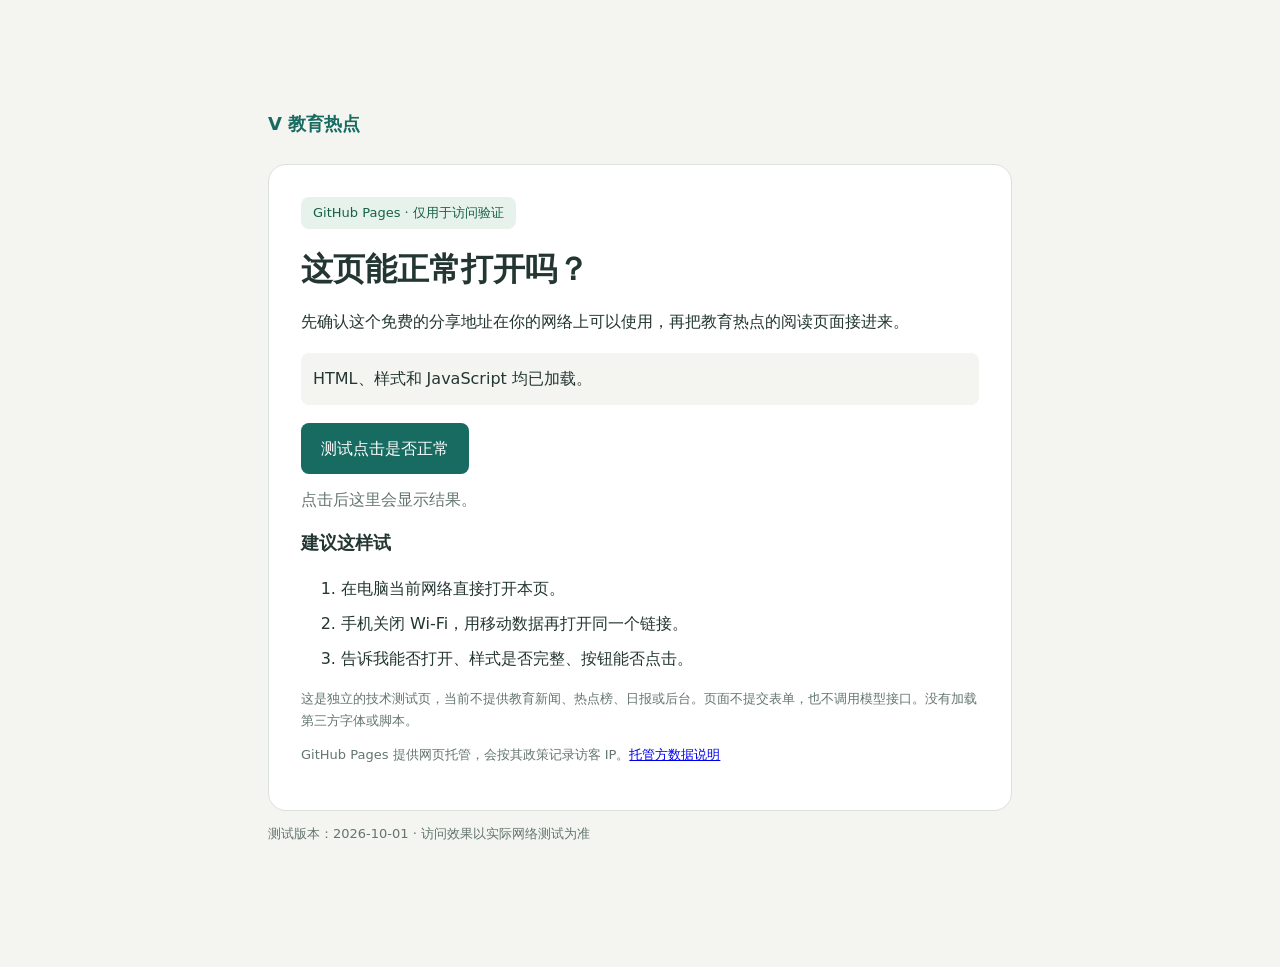
==== index.html @ 20e1cf1d "Add public connectivity test page" ====
<!doctype html>
<html lang="zh-CN"><head><meta charset="utf-8"><meta name="viewport" content="width=device-width,initial-scale=1"><title>V 教育热点 · GitHub 访问测试</title><style>
*{box-sizing:border-box}body{margin:0;background:#f4f5f1;color:#233632;font:16px/1.7 system-ui,-apple-system,"PingFang SC",sans-serif}.wrap{max-width:800px;margin:9vh auto;padding:28px}.brand{font-size:18px;font-weight:700;color:#176b60}.card{background:white;border:1px solid #dae2db;border-radius:18px;padding:32px;margin-top:24px}h1{font-size:32px;line-height:1.3;margin:0 0 18px}h2{font-size:18px}p{margin:12px 0}.muted{color:#64756f}.tag{display:inline-block;background:#e8f2ec;color:#166146;padding:5px 12px;border-radius:8px;font-size:13px;margin-bottom:20px}button{border:0;border-radius:8px;background:#176b60;color:white;padding:12px 20px;font:inherit;cursor:pointer}button:focus-visible{outline:3px solid #f1b44b;outline-offset:3px}.status{padding:12px;background:#f4f5f1;border-radius:8px;margin:18px 0}.foot{font-size:13px;color:#64756f}li{margin:8px 0}@media(max-width:600px){.wrap{margin:3vh auto;padding:20px}.card{padding:24px}h1{font-size:26px}}
</style></head><body><main class="wrap"><div class="brand">V 教育热点</div><section class="card"><span class="tag">GitHub Pages · 仅用于访问验证</span><h1>这页能正常打开吗？</h1><p>先确认这个免费的分享地址在你的网络上可以使用，再把教育热点的阅读页面接进来。</p><div class="status" id="status">HTML 已加载。正在检查页面交互……</div><button id="check" type="button">测试点击是否正常</button><p id="clicked" class="muted" role="status" aria-live="polite">点击后这里会显示结果。</p><h2>建议这样试</h2><ol><li>在电脑当前网络直接打开本页。</li><li>手机关闭 Wi-Fi，用移动数据再打开同一个链接。</li><li>告诉我能否打开、样式是否完整、按钮能否点击。</li></ol><p class="foot">这是独立的技术测试页，当前不提供教育新闻、热点榜、日报或后台。页面不提交表单，也不调用模型接口。没有加载第三方字体或脚本。</p><p class="foot">GitHub Pages 提供网页托管，会按其政策记录访客 IP。<a href="https://docs.github.com/en/pages/getting-started-with-github-pages/what-is-github-pages#data-collection">托管方数据说明</a></p></section><p class="foot">测试版本：2026-10-01 · 访问效果以实际网络测试为准</p></main><script>
document.getElementById('status').textContent='HTML、样式和 JavaScript 均已加载。';
document.getElementById('check').addEventListener('click',()=>{document.getElementById('clicked').textContent='点击正常 · '+new Date().toLocaleTimeString('zh-CN');});
</script></body></html>
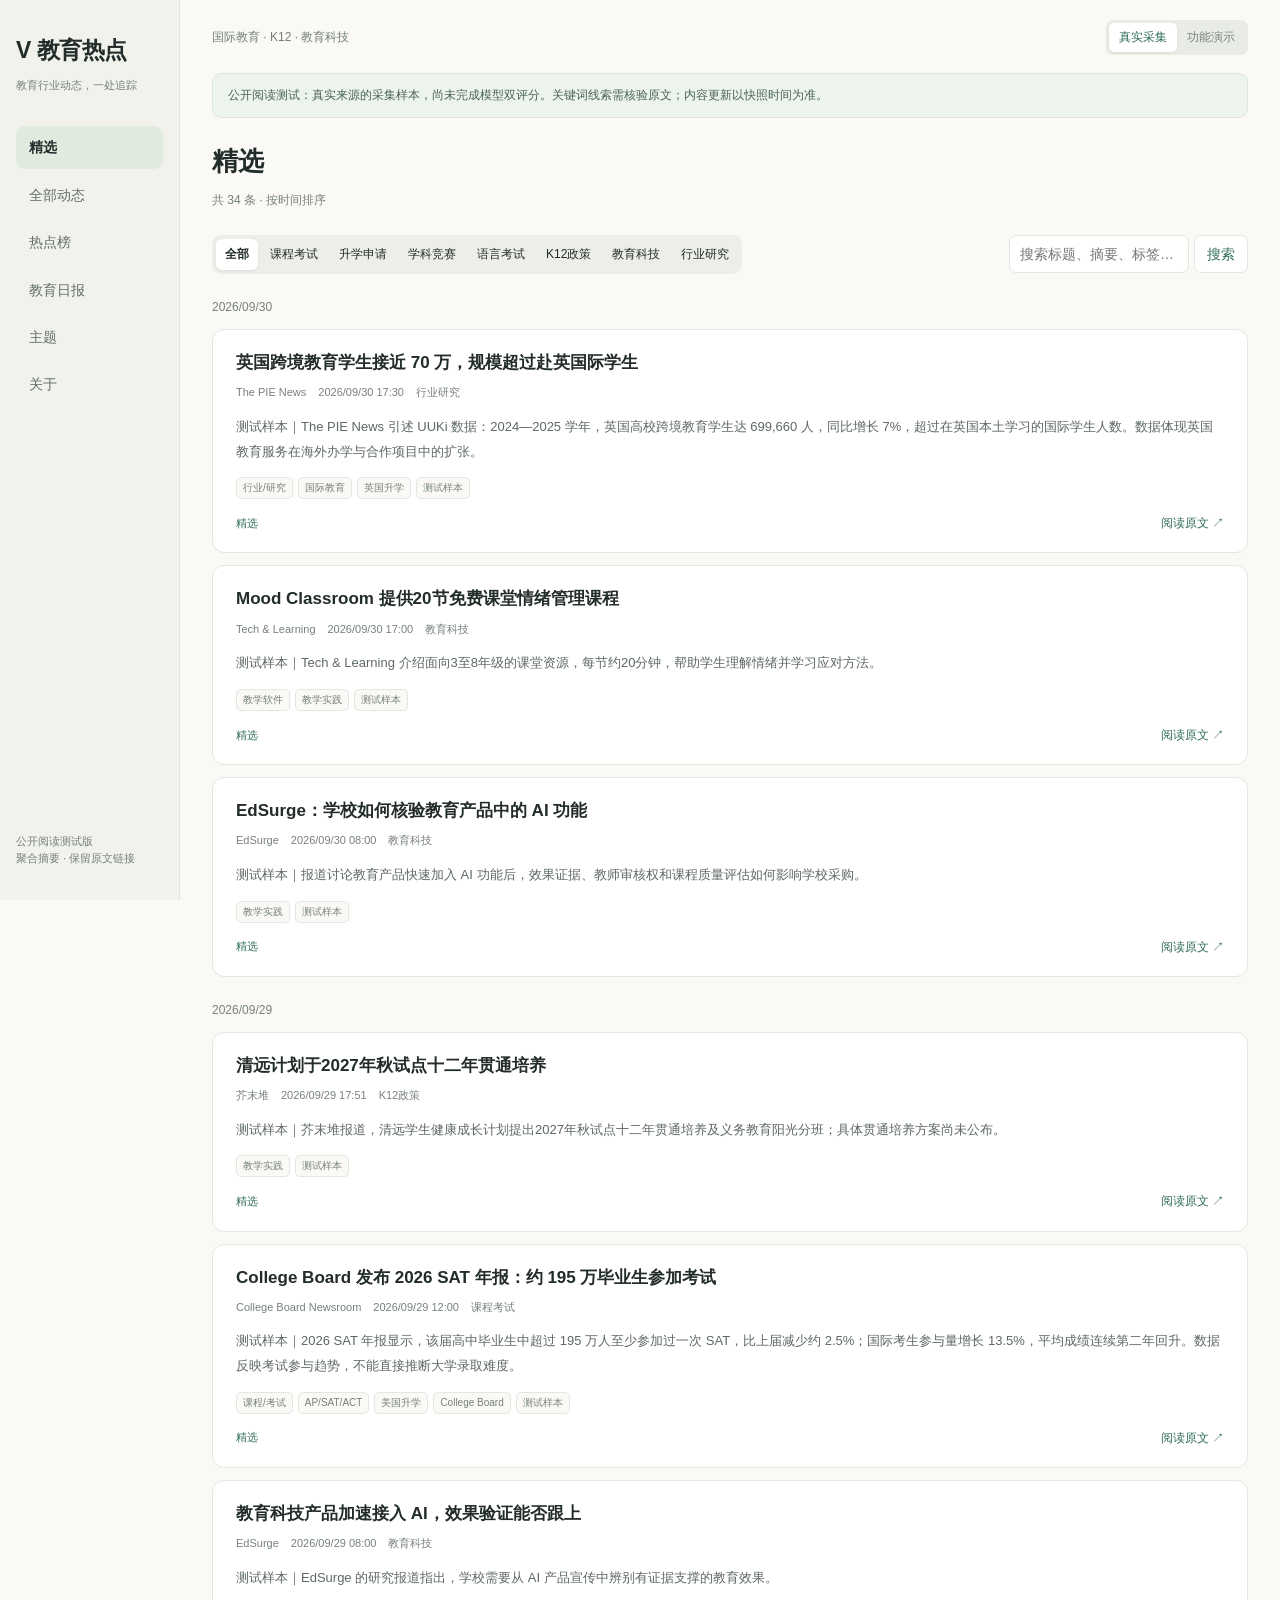
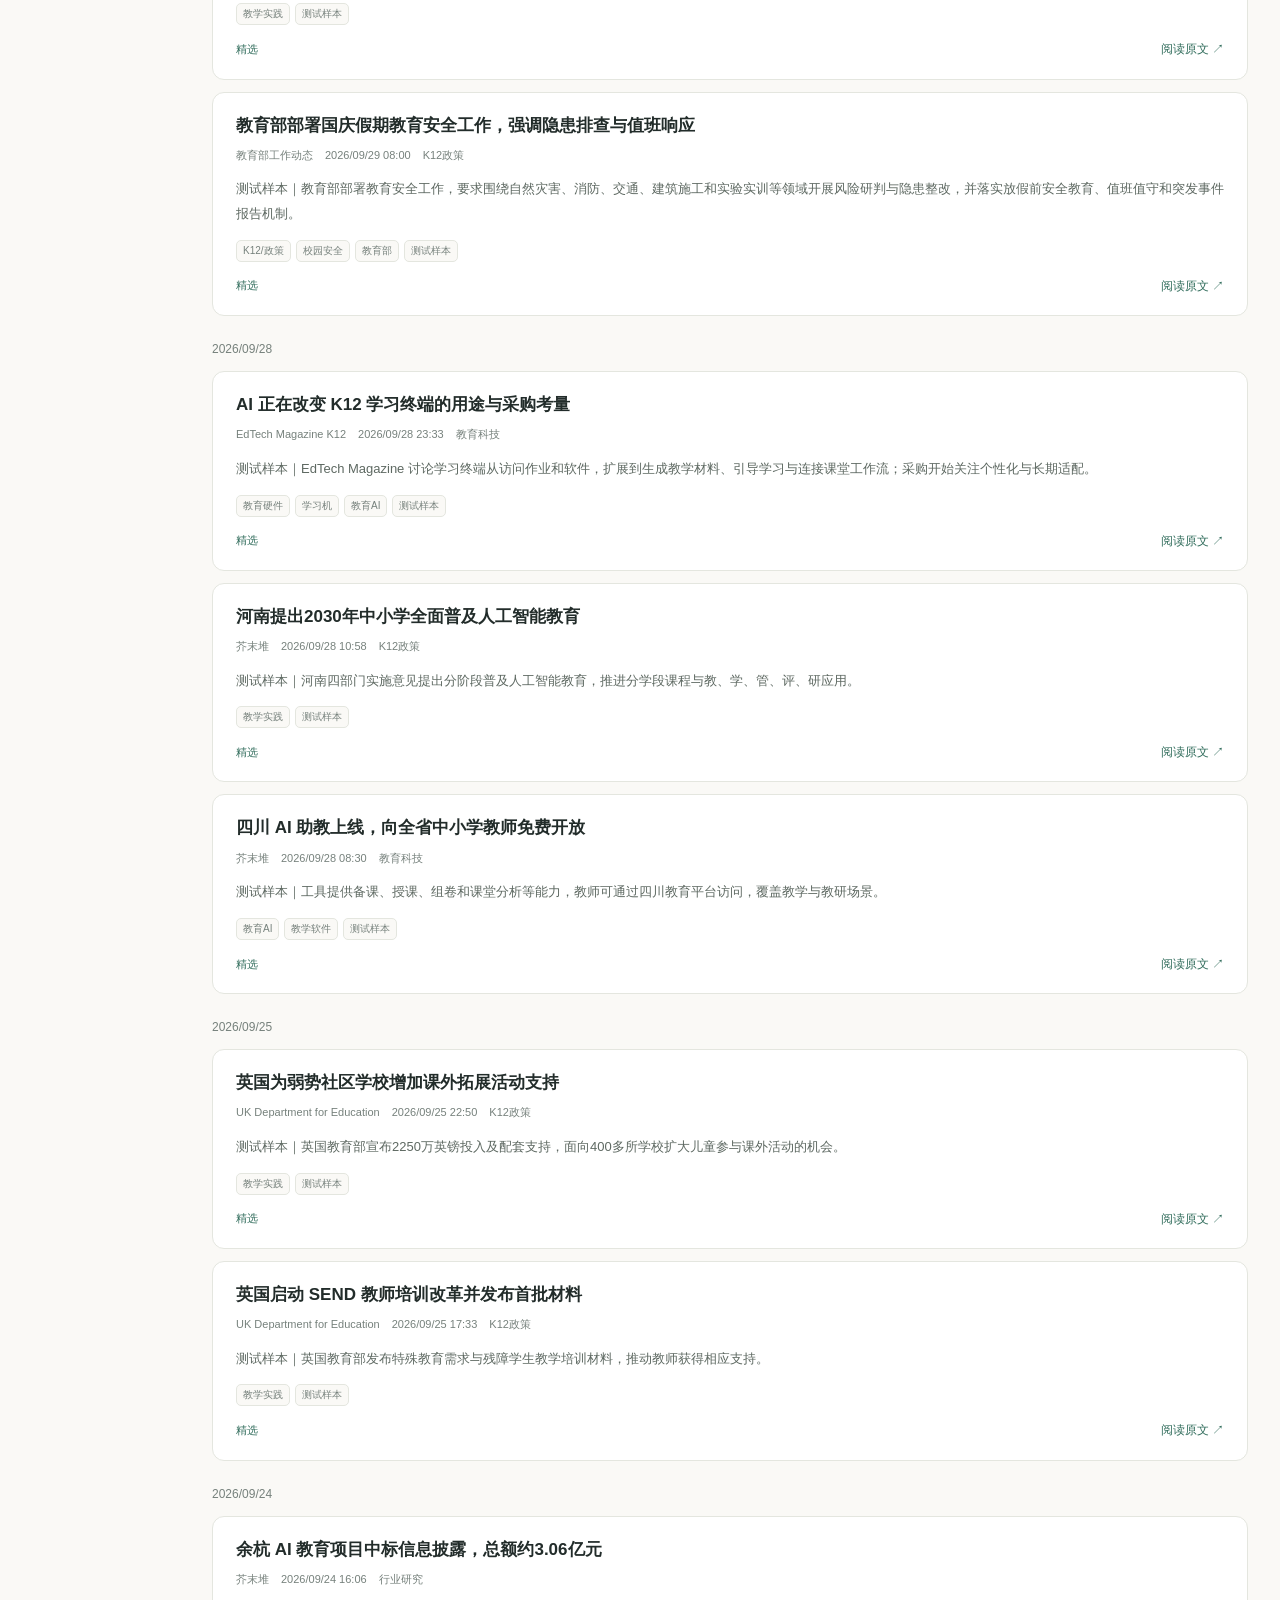
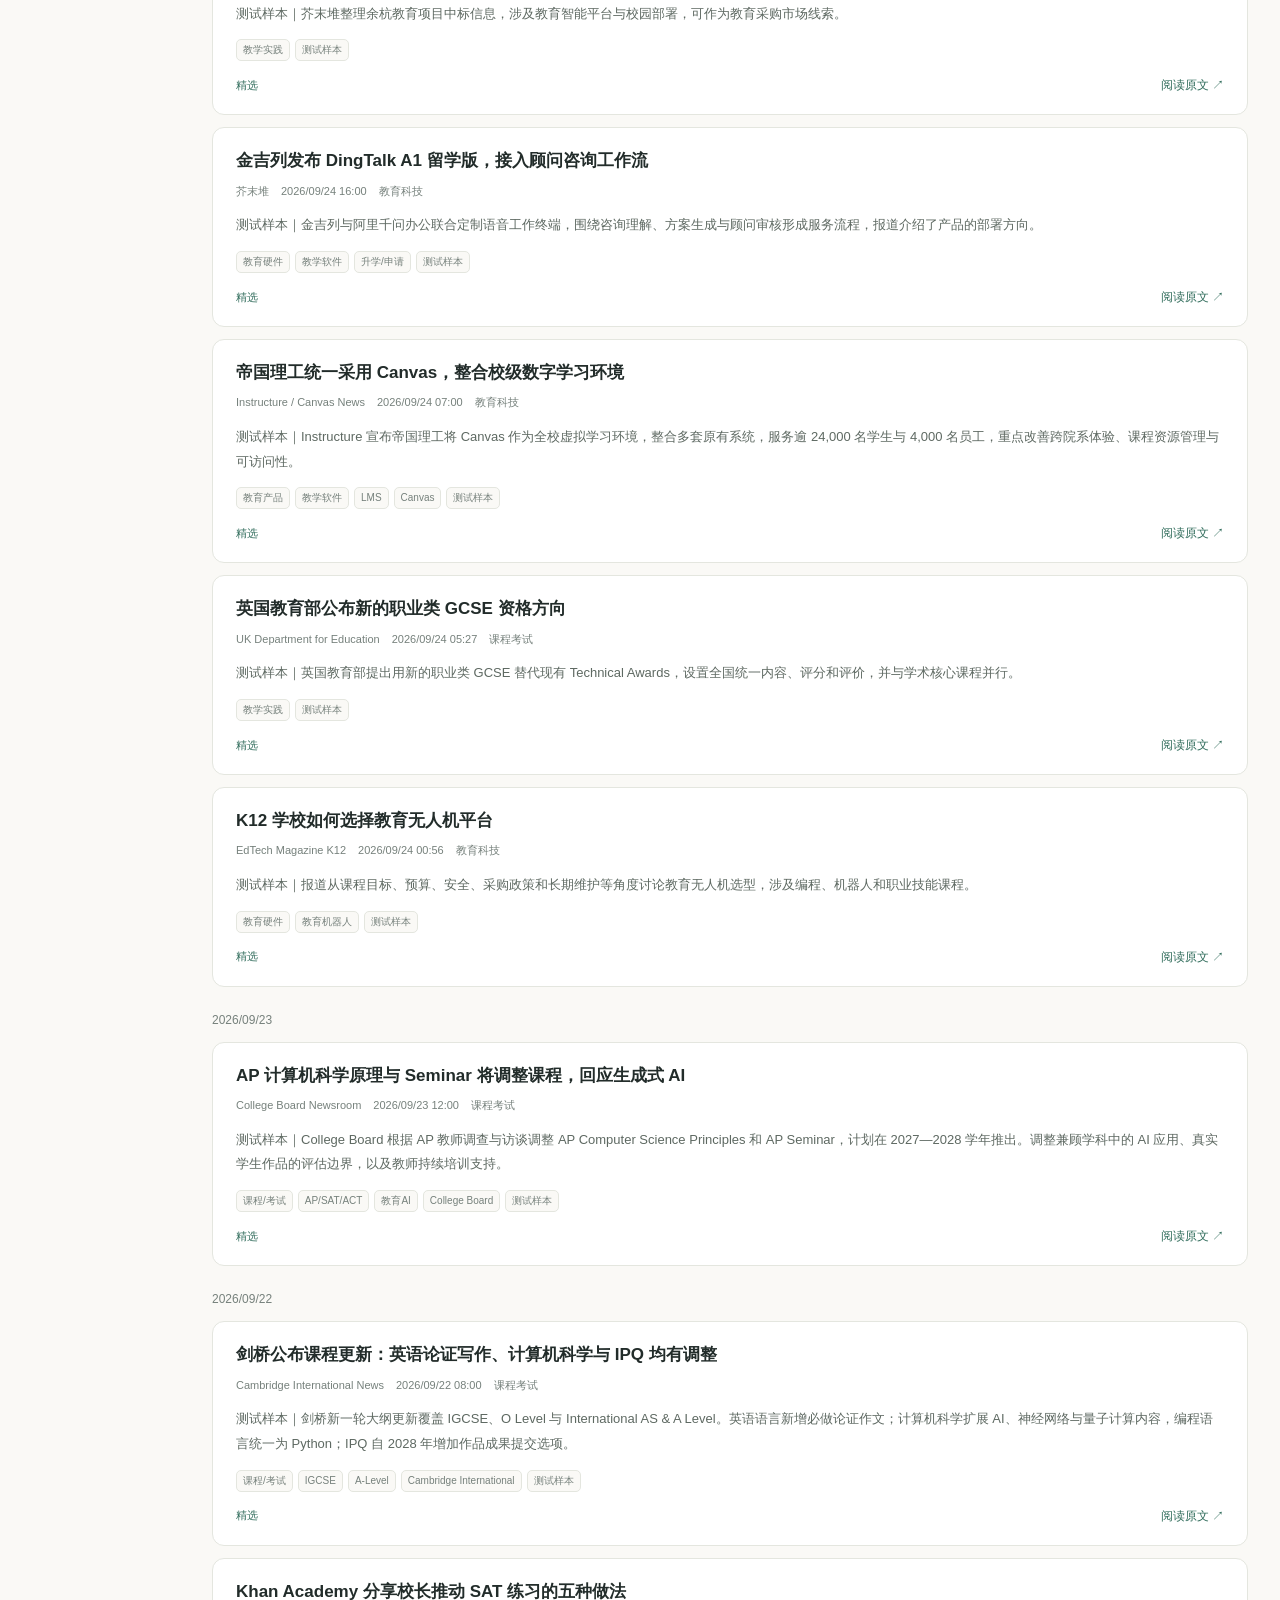
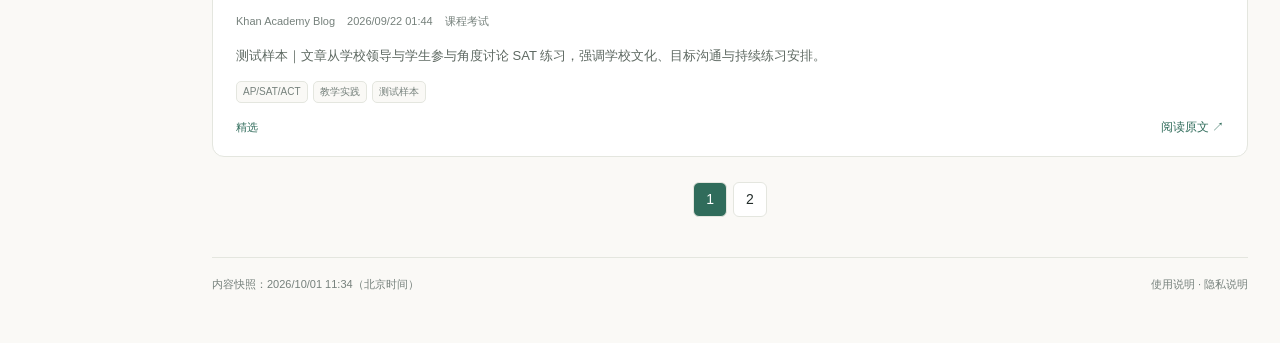
==== commit 769cd0dc: "Publish education reader snapshot 2026-10-01T03:34:45.385Z" ====
--- a/index.html
+++ b/index.html
@@ -1,7 +1,26 @@
 <!doctype html>
-<html lang="zh-CN"><head><meta charset="utf-8"><meta name="viewport" content="width=device-width,initial-scale=1"><title>V 教育热点 · GitHub 访问测试</title><style>
-*{box-sizing:border-box}body{margin:0;background:#f4f5f1;color:#233632;font:16px/1.7 system-ui,-apple-system,"PingFang SC",sans-serif}.wrap{max-width:800px;margin:9vh auto;padding:28px}.brand{font-size:18px;font-weight:700;color:#176b60}.card{background:white;border:1px solid #dae2db;border-radius:18px;padding:32px;margin-top:24px}h1{font-size:32px;line-height:1.3;margin:0 0 18px}h2{font-size:18px}p{margin:12px 0}.muted{color:#64756f}.tag{display:inline-block;background:#e8f2ec;color:#166146;padding:5px 12px;border-radius:8px;font-size:13px;margin-bottom:20px}button{border:0;border-radius:8px;background:#176b60;color:white;padding:12px 20px;font:inherit;cursor:pointer}button:focus-visible{outline:3px solid #f1b44b;outline-offset:3px}.status{padding:12px;background:#f4f5f1;border-radius:8px;margin:18px 0}.foot{font-size:13px;color:#64756f}li{margin:8px 0}@media(max-width:600px){.wrap{margin:3vh auto;padding:20px}.card{padding:24px}h1{font-size:26px}}
-</style></head><body><main class="wrap"><div class="brand">V 教育热点</div><section class="card"><span class="tag">GitHub Pages · 仅用于访问验证</span><h1>这页能正常打开吗？</h1><p>先确认这个免费的分享地址在你的网络上可以使用，再把教育热点的阅读页面接进来。</p><div class="status" id="status">HTML 已加载。正在检查页面交互……</div><button id="check" type="button">测试点击是否正常</button><p id="clicked" class="muted" role="status" aria-live="polite">点击后这里会显示结果。</p><h2>建议这样试</h2><ol><li>在电脑当前网络直接打开本页。</li><li>手机关闭 Wi-Fi，用移动数据再打开同一个链接。</li><li>告诉我能否打开、样式是否完整、按钮能否点击。</li></ol><p class="foot">这是独立的技术测试页，当前不提供教育新闻、热点榜、日报或后台。页面不提交表单，也不调用模型接口。没有加载第三方字体或脚本。</p><p class="foot">GitHub Pages 提供网页托管，会按其政策记录访客 IP。<a href="https://docs.github.com/en/pages/getting-started-with-github-pages/what-is-github-pages#data-collection">托管方数据说明</a></p></section><p class="foot">测试版本：2026-10-01 · 访问效果以实际网络测试为准</p></main><script>
-document.getElementById('status').textContent='HTML、样式和 JavaScript 均已加载。';
-document.getElementById('check').addEventListener('click',()=>{document.getElementById('clicked').textContent='点击正常 · '+new Date().toLocaleTimeString('zh-CN');});
-</script></body></html>+<html lang="zh-CN">
+<head>
+  <meta charset="utf-8"><meta name="viewport" content="width=device-width, initial-scale=1">
+  <meta name="description" content="国际教育、K12、教育软件与硬件动态。">
+  <meta name="robots" content="noindex"><title>V 教育热点</title>
+  <link rel="icon" href="./favicon.ico"><link rel="stylesheet" href="./reader.css">
+  <script type="module" src="./reader.js"></script>
+</head>
+<body>
+  <aside class="sidebar"><a class="brand" href="#/">V 教育热点</a><p class="tagline">教育行业动态，一处追踪</p>
+    <nav aria-label="主导航">
+      <a href="#/" data-nav="/">精选</a><a href="#/all" data-nav="/all">全部动态</a>
+      <a href="#/hot" data-nav="/hot">热点榜</a><a href="#/daily" data-nav="/daily">教育日报</a>
+      <a href="#/topics" data-nav="/topics">主题</a><a href="#/about" data-nav="/about">关于</a>
+    </nav>
+    <div class="side-foot">公开阅读测试版<br>聚合摘要 · 保留原文链接</div>
+  </aside>
+  <main>
+    <div class="topbar"><span>国际教育 · K12 · 教育科技</span><div class="dataset" role="group" aria-label="内容版本"><button data-mode="live" type="button" aria-pressed="true">真实采集</button><button data-mode="demo" type="button" aria-pressed="false" hidden>功能演示</button></div></div>
+    <div id="notice" class="notice"></div>
+    <div id="app" aria-live="polite"><h1>正在加载教育动态…</h1><p>首次打开需要下载当前内容快照。</p></div>
+    <footer><span id="updated"></span><div><a href="#/terms">使用说明</a> · <a href="#/privacy">隐私说明</a></div></footer>
+  </main>
+  <noscript>本阅读测试版需要 JavaScript 展示教育内容，请在浏览器中启用 JavaScript。</noscript>
+</body></html>
--- a/reader.css
+++ b/reader.css
@@ -0,0 +1 @@
+:root{--bg:#faf9f6;--surface:#fff;--ink:#222c2a;--muted:#76817c;--line:#e4e6df;--accent:#306c5b;--soft:#edf3ed;--warm:#a87323}*{box-sizing:border-box}body{margin:0;color:var(--ink);background:var(--bg);font:14px/1.6 -apple-system,BlinkMacSystemFont,"Segoe UI","PingFang SC","Microsoft YaHei",sans-serif}a{color:inherit;text-decoration:none}a:hover{color:var(--accent)}button,input,select{font:inherit}button,a,input{touch-action:manipulation}button{cursor:pointer}button:focus-visible,a:focus-visible,input:focus-visible{outline:2px solid var(--accent);outline-offset:3px}.sidebar{width:180px;position:fixed;inset:0 auto 0 0;padding:32px 16px;background:#f1f2eb;border-right:1px solid var(--line);display:flex;flex-direction:column}.brand{font-size:23px;font-weight:750;letter-spacing:-.5px;white-space:nowrap}.tagline{font-size:11px;color:var(--muted);margin:8px 0 32px}.sidebar nav{display:grid;gap:5px}.sidebar nav a{padding:10px 13px;border-radius:9px;color:#626e67}.sidebar nav a[aria-current]{background:#e0eadf;color:var(--ink);font-weight:650}.side-foot{margin-top:auto;font-size:11px;color:var(--muted)}main{margin-left:180px;padding:20px 32px 50px;max-width:1250px}.topbar{display:flex;justify-content:space-between;align-items:center;gap:16px;padding-bottom:18px;color:var(--muted);font-size:12px}.dataset{display:flex;background:#e9ece5;border-radius:7px;padding:3px}.dataset button{border:0;background:transparent;color:var(--muted);border-radius:5px;padding:5px 10px;white-space:nowrap}.dataset button[aria-pressed=true]{background:var(--surface);color:var(--accent);box-shadow:0 1px 3px #0001}.notice{padding:12px 15px;margin-bottom:26px;background:var(--soft);border:1px solid #dce7da;border-radius:9px;font-size:12px;color:#496450}.notice.demo{background:#fff5e7;border-color:#efdfc3;color:#825a24}.notice:empty{display:none}h1{font-size:26px;line-height:1.35;margin:0 0 12px;font-weight:700}h2{font-size:20px;margin:28px 0 12px}h3{font-size:17px;margin:0 0 8px}.subline{color:var(--muted);font-size:12px;margin-bottom:22px}.toolbar{display:flex;align-items:center;flex-wrap:wrap;gap:12px;margin:24px 0}.filters{display:flex;gap:3px;flex-wrap:wrap;background:#eceee7;padding:4px;border-radius:9px}.filters a{font-size:12px;padding:6px 9px;border-radius:6px;white-space:nowrap}.filters a[aria-current]{background:var(--surface);box-shadow:0 1px 3px #0001;font-weight:600}.search{display:flex;gap:5px;margin-left:auto}.search input{width:180px;border:1px solid var(--line);border-radius:7px;padding:7px 10px;background:white;color:var(--ink)}.search button,.button{border:1px solid var(--line);border-radius:7px;padding:7px 12px;background:var(--surface);color:var(--accent)}.card{background:var(--surface);border:1px solid var(--line);border-radius:12px;padding:19px 23px;margin-bottom:12px}.card .title{font-size:17px;font-weight:650;line-height:1.6;overflow-wrap:anywhere}.meta{font-size:11px;color:var(--muted);display:flex;gap:12px;flex-wrap:wrap;margin:8px 0}.summary{color:#5e6962;font-size:13px;line-height:1.9;white-space:pre-line;overflow-wrap:anywhere}.tags{display:flex;flex-wrap:wrap;gap:5px;margin-top:12px}.tag{border:1px solid var(--line);border-radius:5px;color:var(--muted);font-size:10px;padding:2px 6px;background:var(--bg)}.card-foot{display:flex;justify-content:space-between;align-items:center;gap:12px;margin-top:15px}.source-link{color:var(--accent);font-size:12px}.selected{color:var(--accent);font-size:11px}.day-title{color:var(--muted);font-size:12px;margin:24px 0 12px}.empty{padding:45px 24px;text-align:center;background:var(--surface);border:1px solid var(--line);border-radius:12px}.empty p{color:var(--muted);font-size:13px}.empty .button{display:inline-block;margin-top:10px}.pagination{display:flex;gap:6px;justify-content:center;margin:25px 0}.pagination a{padding:5px 12px;border:1px solid var(--line);border-radius:6px;background:var(--surface)}.pagination a[aria-current]{background:var(--accent);color:white}.hot-card{display:grid;grid-template-columns:42px 1fr 70px;gap:8px}.rank{font-size:25px;color:var(--accent);font-weight:700}.heat{font-size:20px;text-align:right;color:var(--warm);font-weight:650}.heat small{display:block;font-size:10px;font-weight:400}.badge{font-size:10px;color:var(--warm);border-radius:5px;background:#fff3df;padding:2px 6px}.back{display:inline-block;color:var(--muted);font-size:12px;margin-bottom:22px}.detail h1{max-width:800px;line-height:1.65}.detail .summary{font-size:15px}.original-title{font-size:12px;color:var(--muted);overflow-wrap:anywhere}.report-head{border-bottom:2px solid var(--ink);padding-bottom:22px;margin-bottom:24px}.report-name{font-size:36px;letter-spacing:5px;font-weight:750;margin:10px 0}.lead{font-size:15px;line-height:1.95;color:#4a5c51}.topic-grid{display:grid;grid-template-columns:repeat(3,1fr);gap:12px}.topic-grid a{background:white;border:1px solid var(--line);border-radius:9px;padding:18px}.topic-grid small{display:block;color:var(--muted);font-size:11px;margin-top:5px}.prose{max-width:750px;line-height:2}.prose p{color:#5c6860}.prose a{color:var(--accent);text-decoration:underline}.stats{display:flex;gap:20px;flex-wrap:wrap;margin:25px 0}.stats div{background:white;border:1px solid var(--line);border-radius:10px;padding:15px 25px}.stats strong{font-size:25px;display:block}.stats span{font-size:11px;color:var(--muted)}footer{margin-top:40px;padding-top:18px;border-top:1px solid var(--line);font-size:11px;color:var(--muted);display:flex;justify-content:space-between;gap:15px}footer a:hover{text-decoration:underline}@media(min-width:1500px){main{margin-right:auto;margin-left:max(180px,calc((100vw - 1250px)/2))}}@media(max-width:900px){.sidebar{position:static;width:auto;border-right:0;border-bottom:1px solid var(--line);padding:15px 18px}.tagline,.side-foot{display:none}.brand{font-size:21px}.sidebar nav{display:flex;overflow:auto;gap:5px;margin-top:10px}.sidebar nav a{white-space:nowrap;padding:6px 10px;font-size:12px}main{margin:0;padding:18px 16px 40px}.topbar{font-size:10px}.card{padding:16px}.card .title{font-size:16px}.search{margin-left:0;width:100%}.search input{flex:1;width:0}.topic-grid{grid-template-columns:repeat(2,1fr)}.report-name{font-size:30px}.hot-card{grid-template-columns:28px 1fr 48px}.rank{font-size:21px}h1{font-size:23px}footer{display:block}footer div{margin-top:8px}}
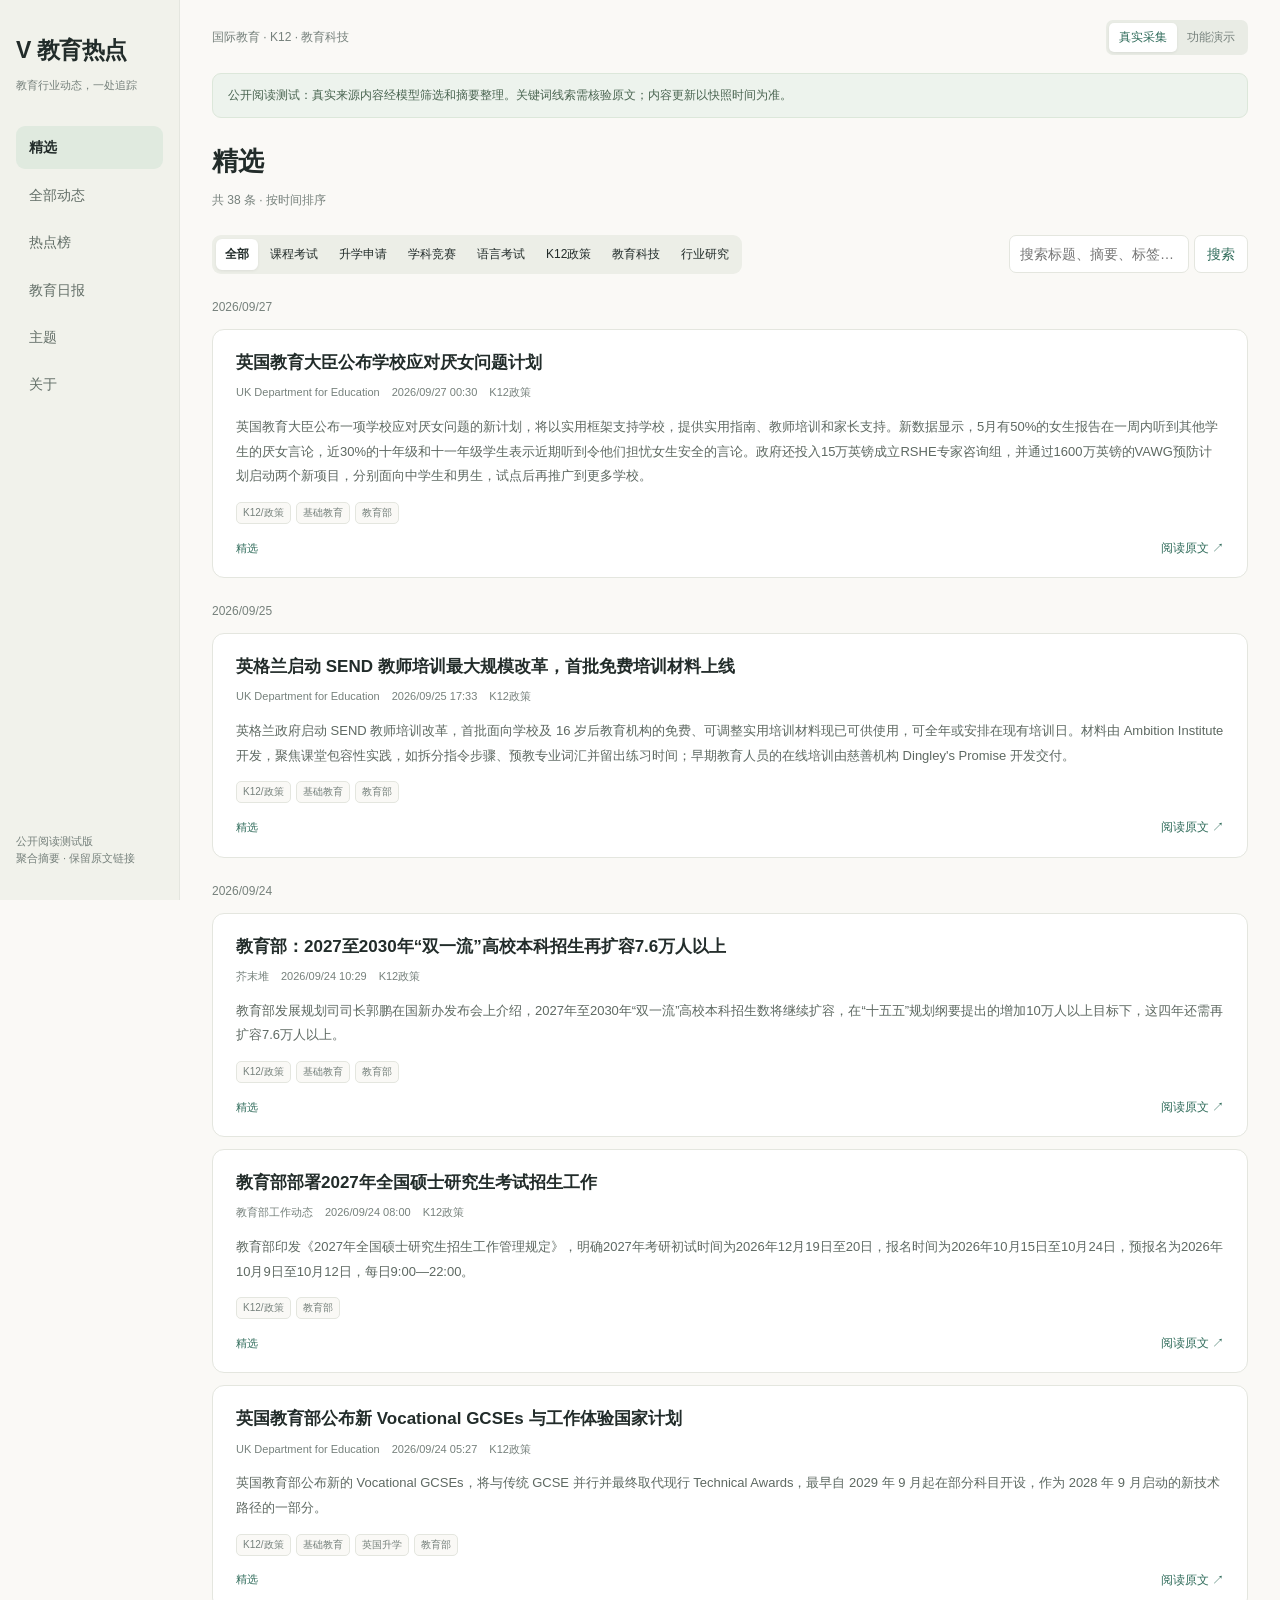
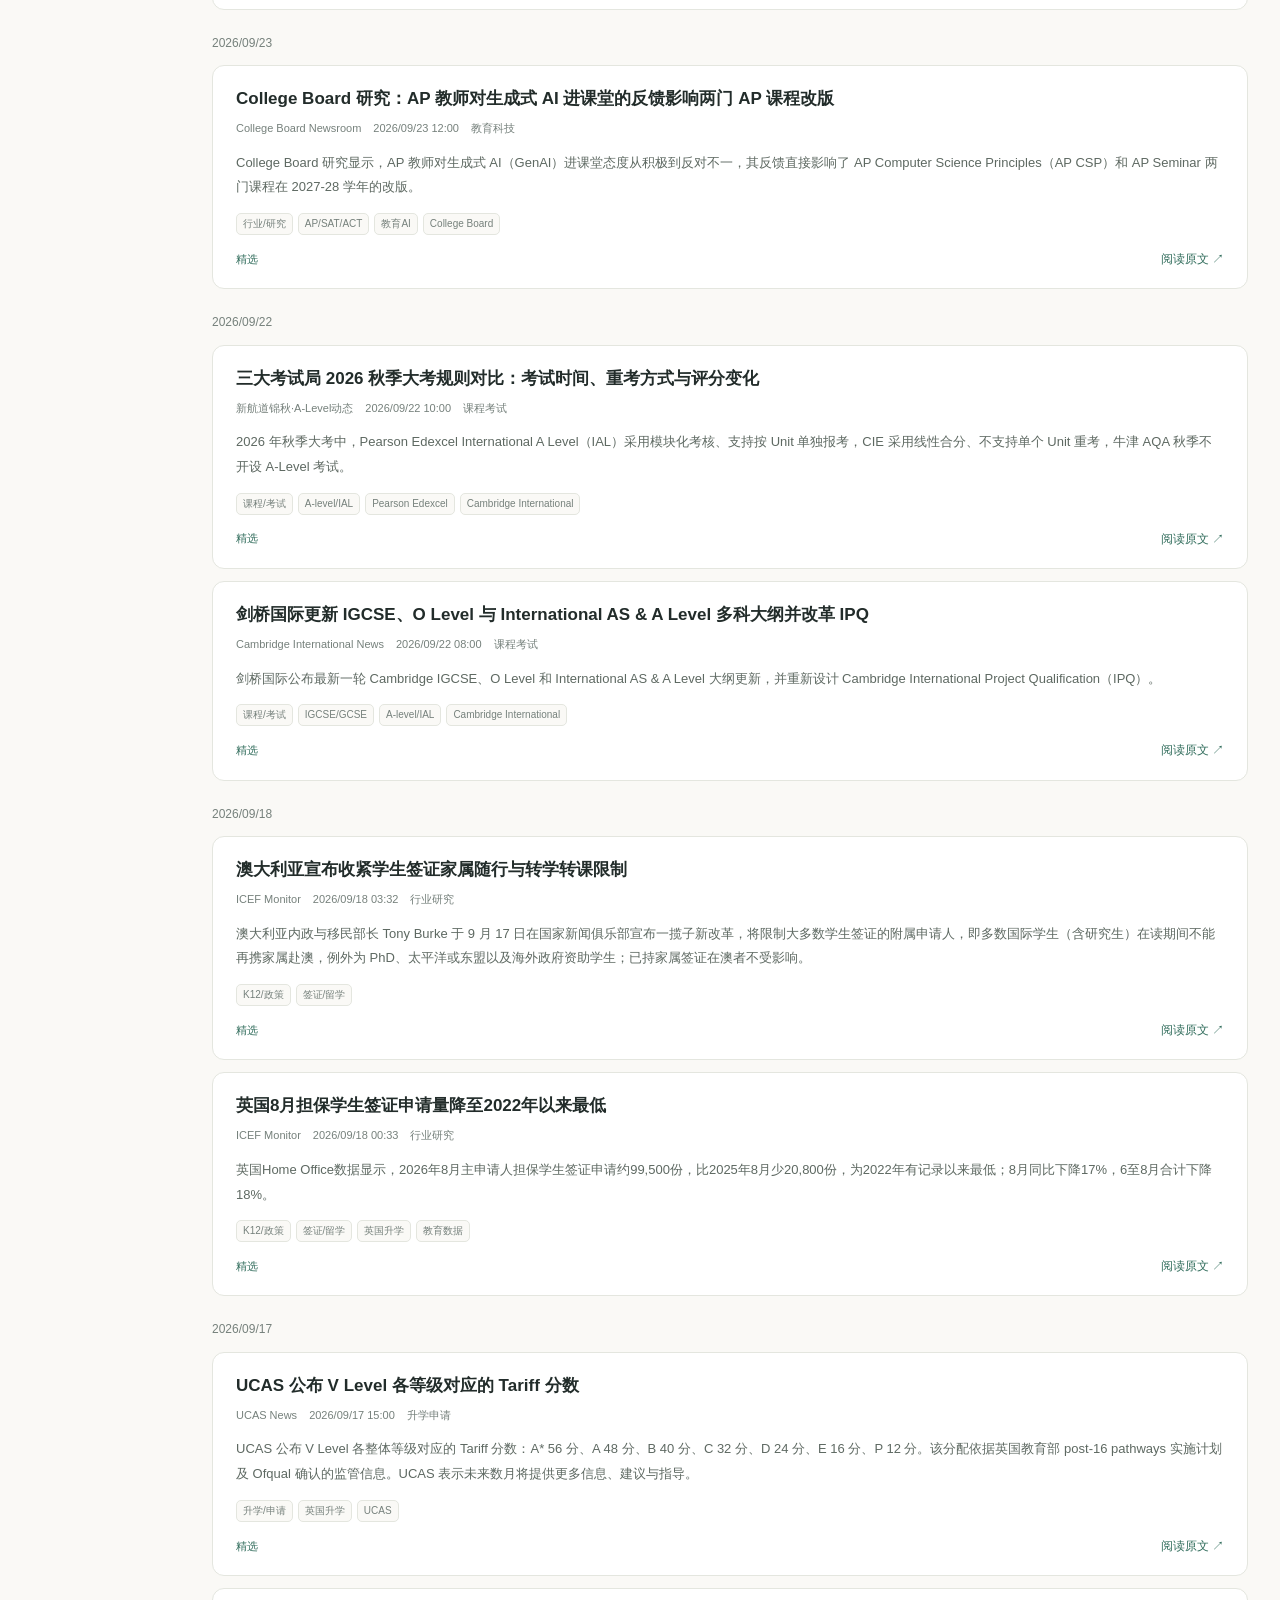
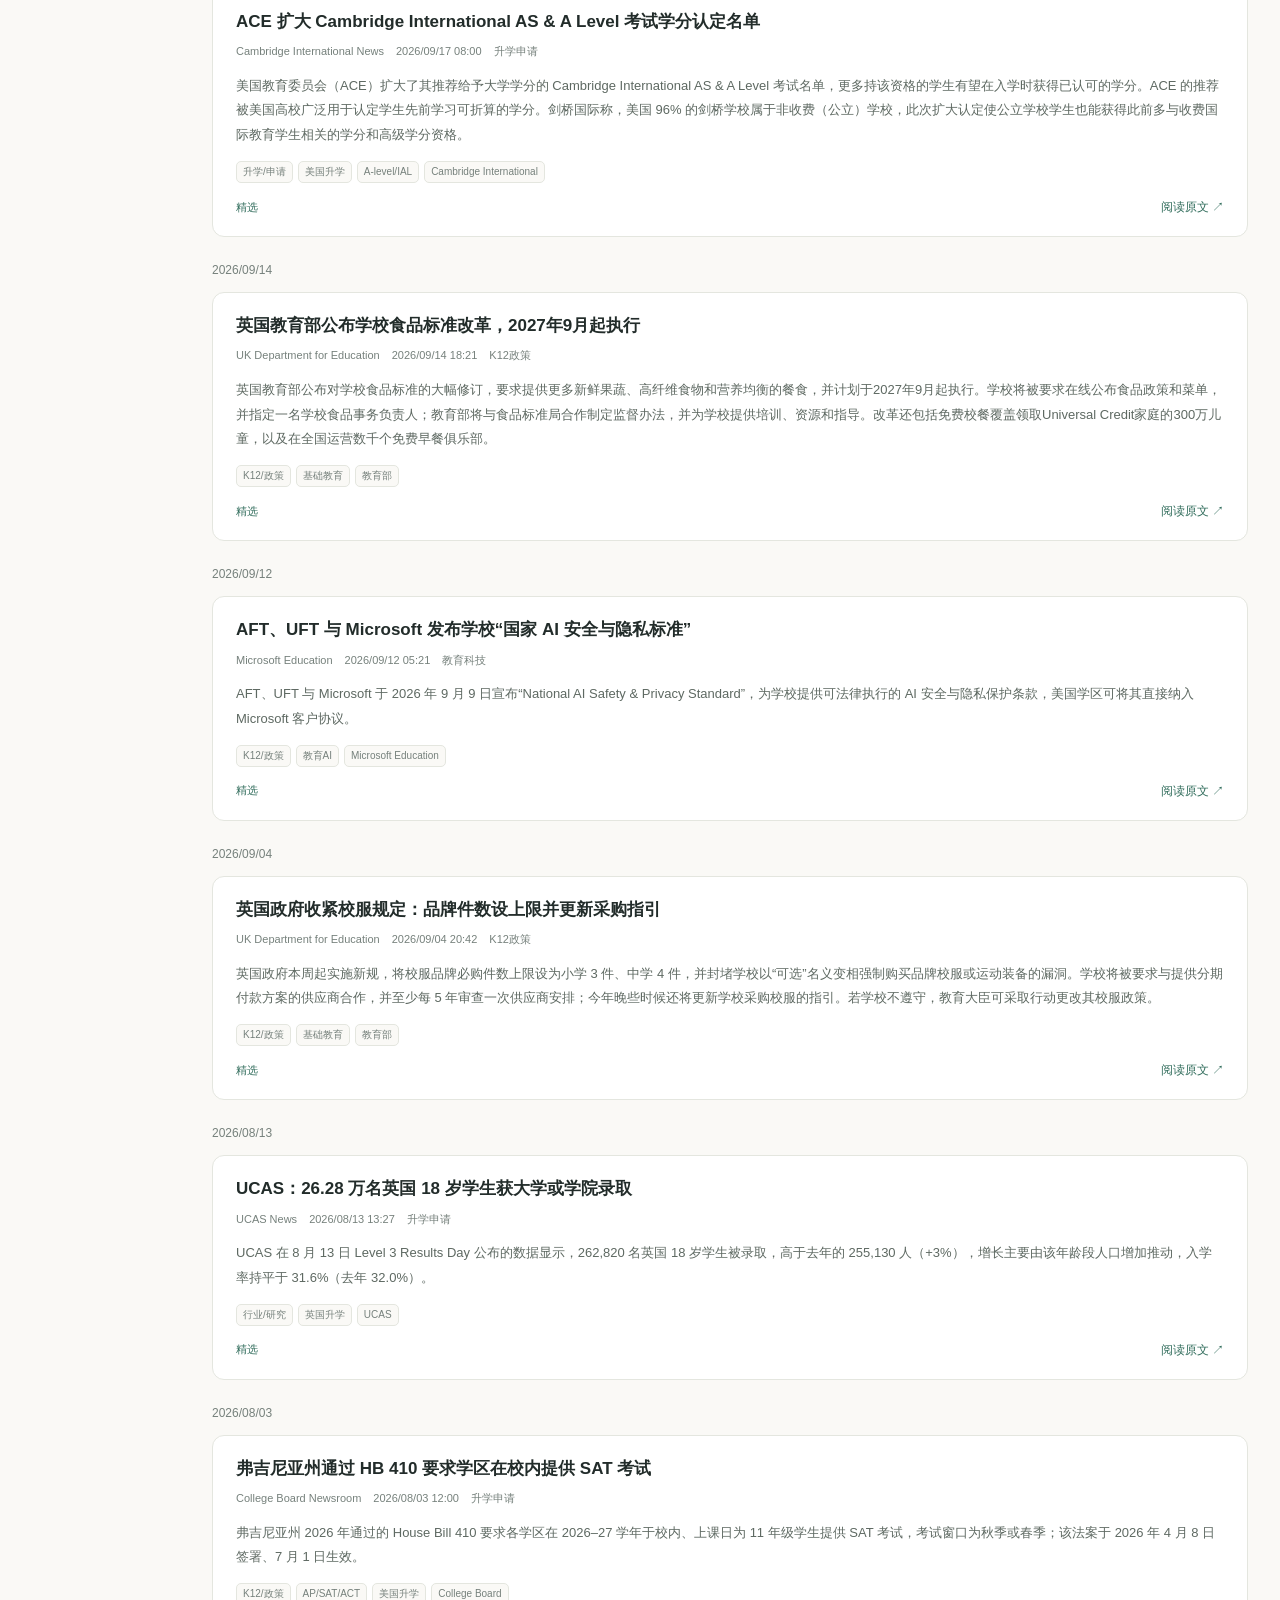
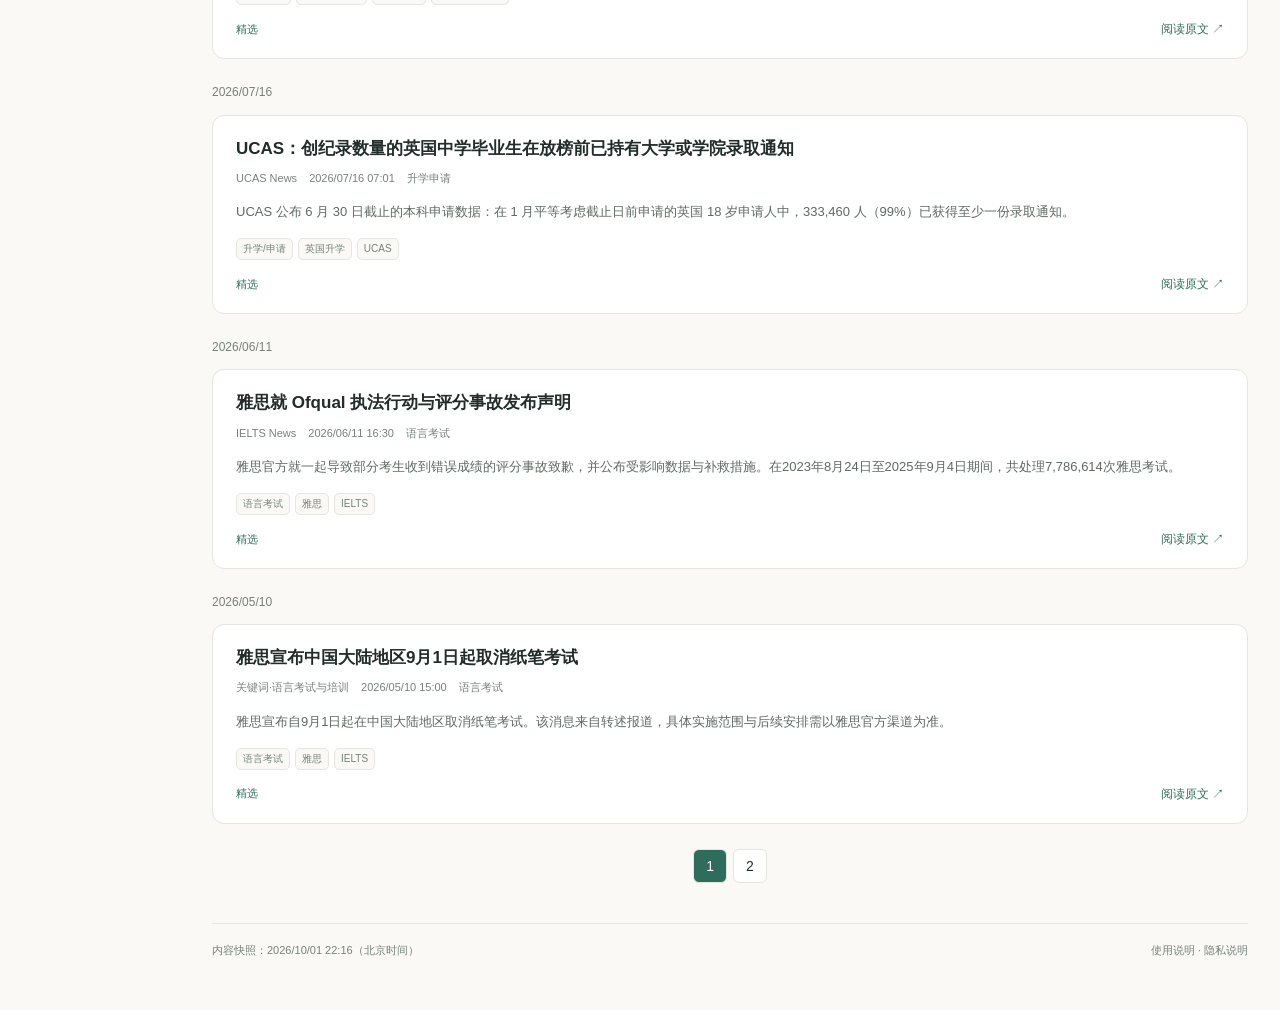
==== commit 96f3b090: "Publish education reader snapshot 2026-10-01T14:16:04.410Z" ====
--- a/index.html
+++ b/index.html
@@ -5,7 +5,7 @@
   <meta name="description" content="国际教育、K12、教育软件与硬件动态。">
   <meta name="robots" content="noindex"><title>V 教育热点</title>
   <link rel="icon" href="./favicon.ico"><link rel="stylesheet" href="./reader.css">
-  <script type="module" src="./reader.js"></script>
+  <script type="module" src="./reader.js?v=20261001-model-round"></script>
 </head>
 <body>
   <aside class="sidebar"><a class="brand" href="#/">V 教育热点</a><p class="tagline">教育行业动态，一处追踪</p>
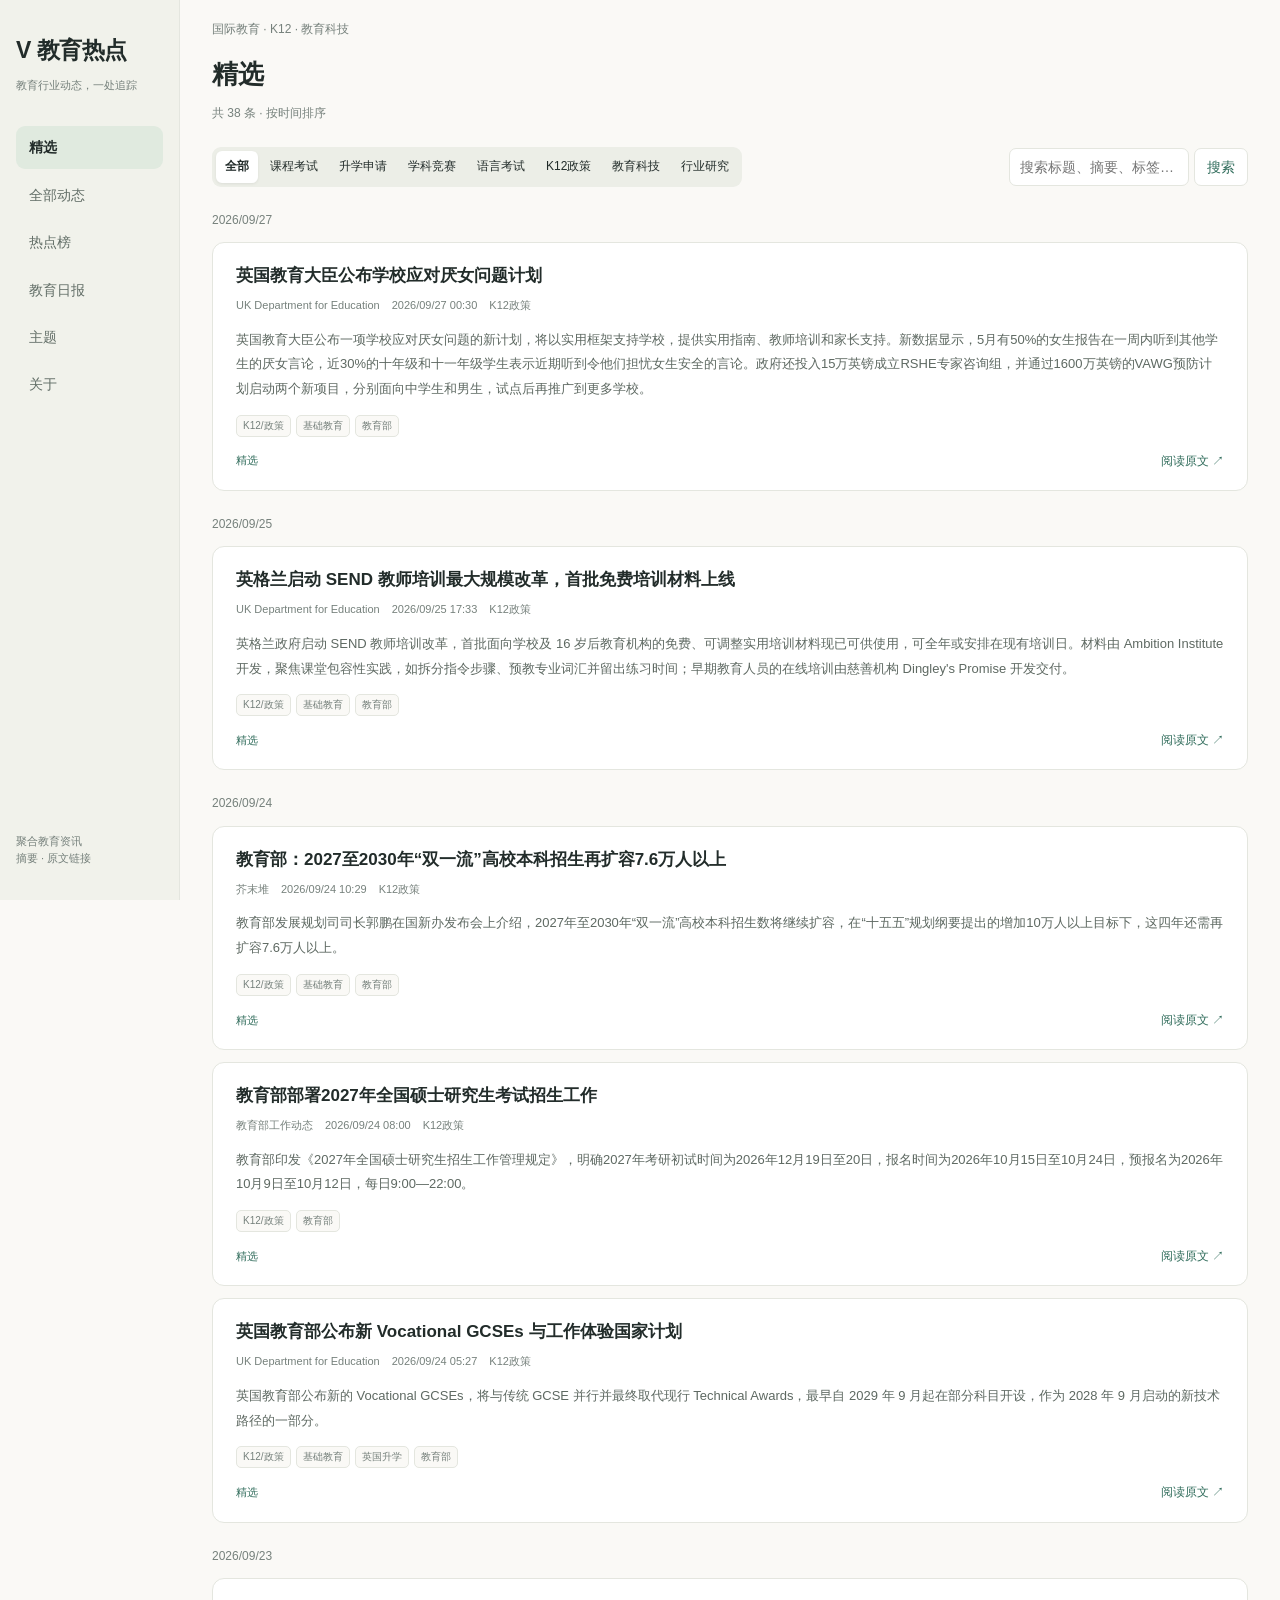
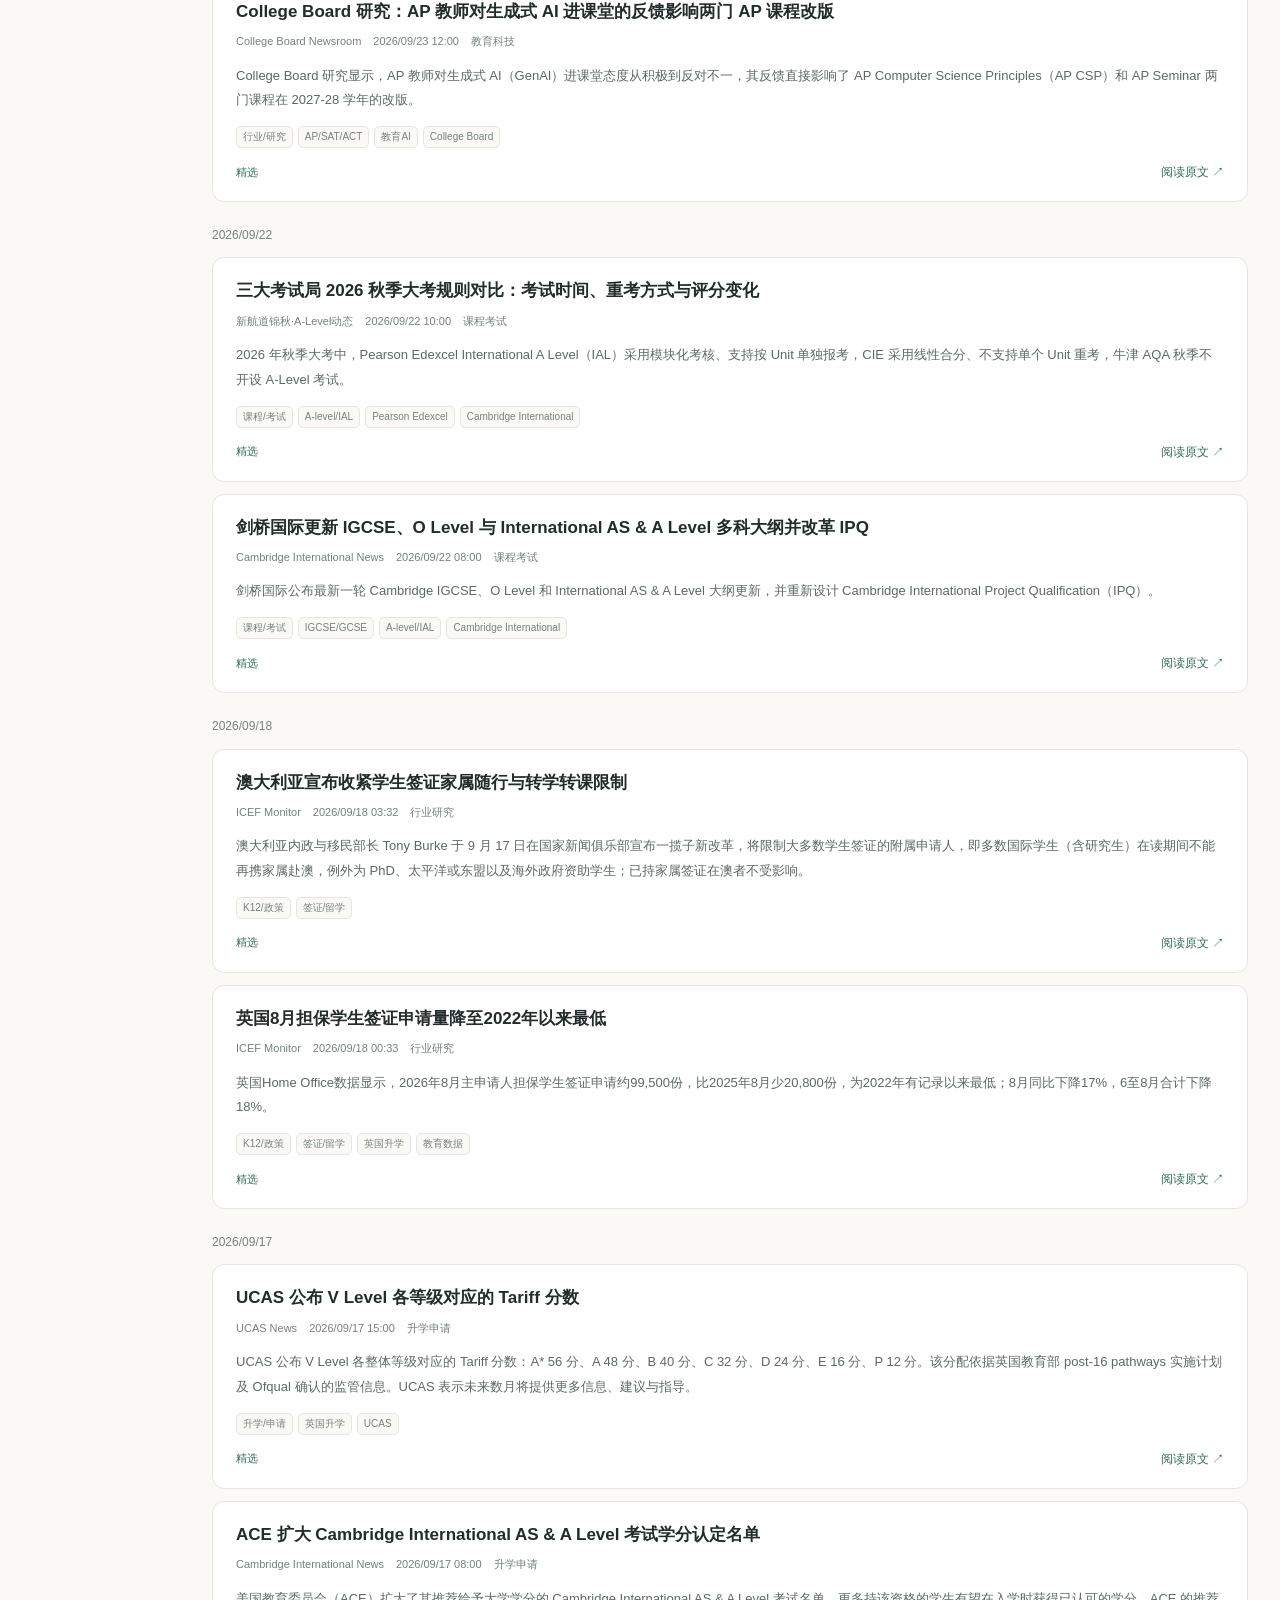
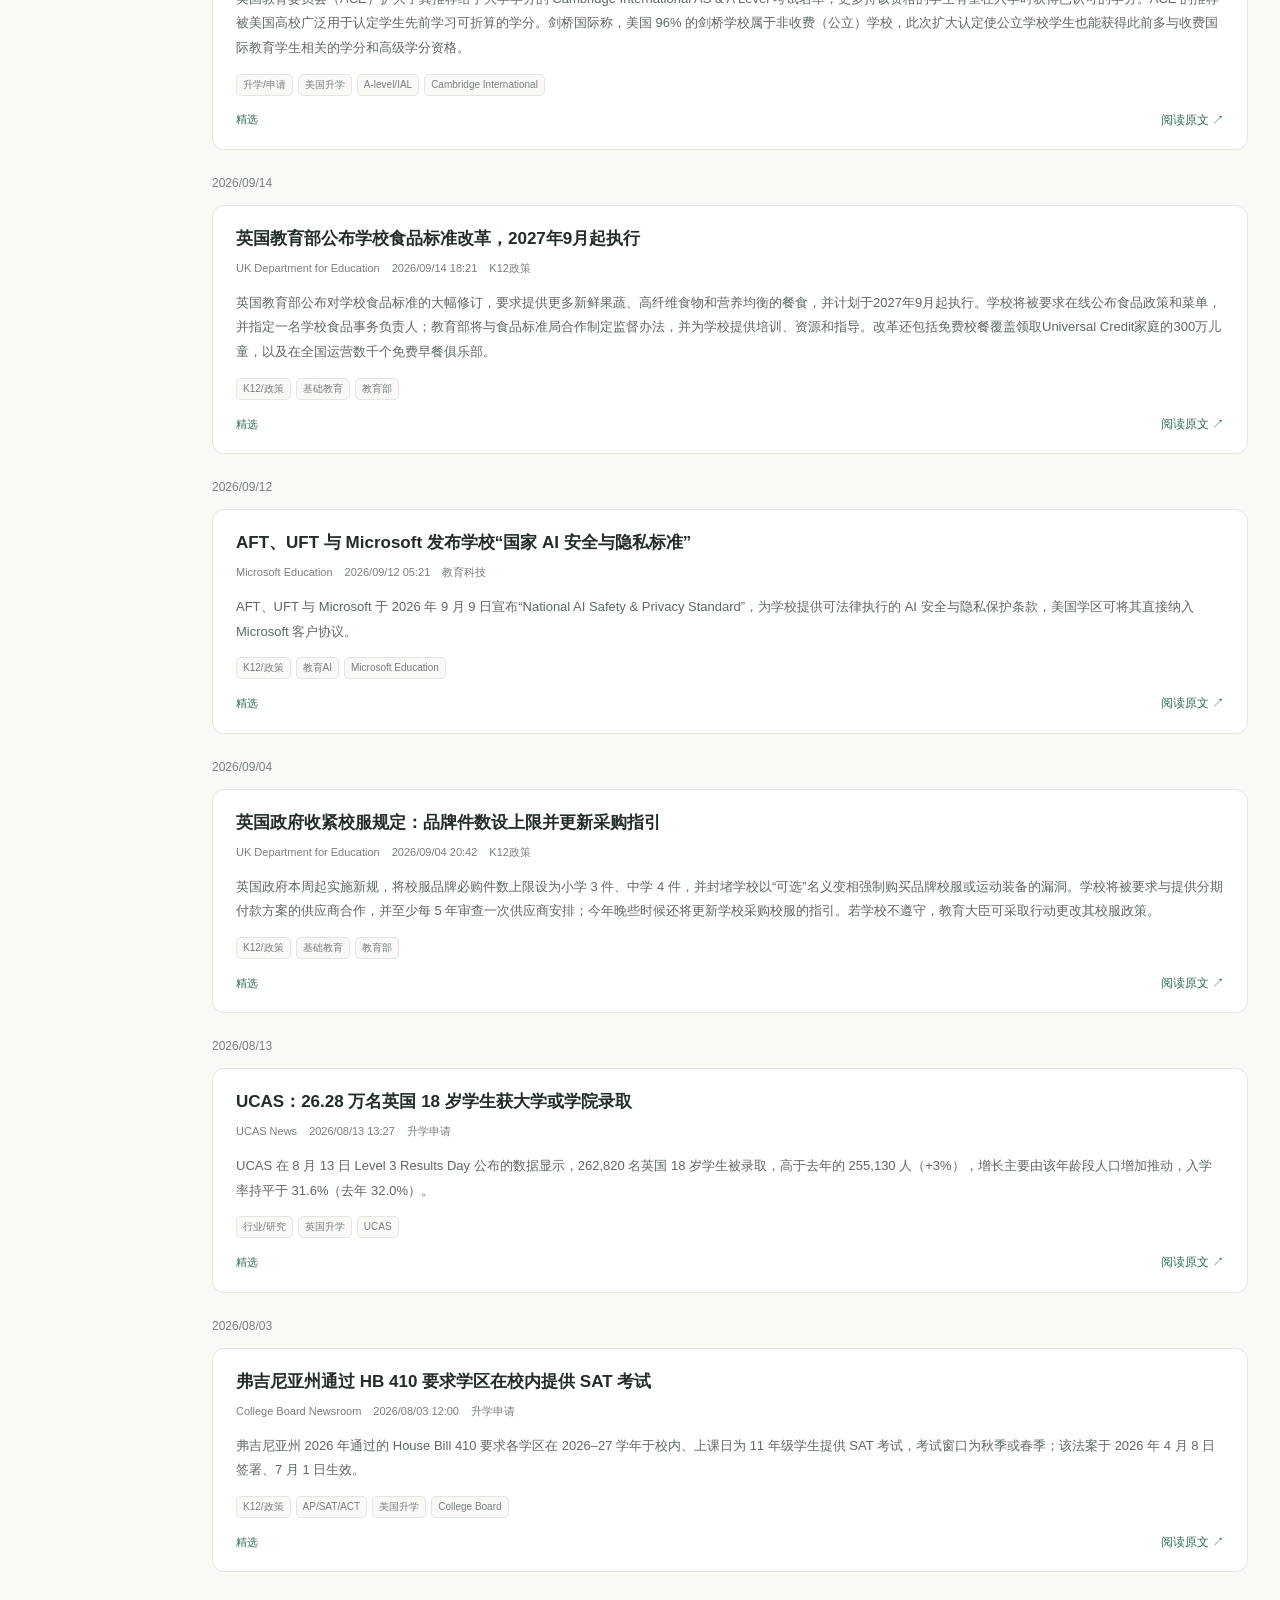
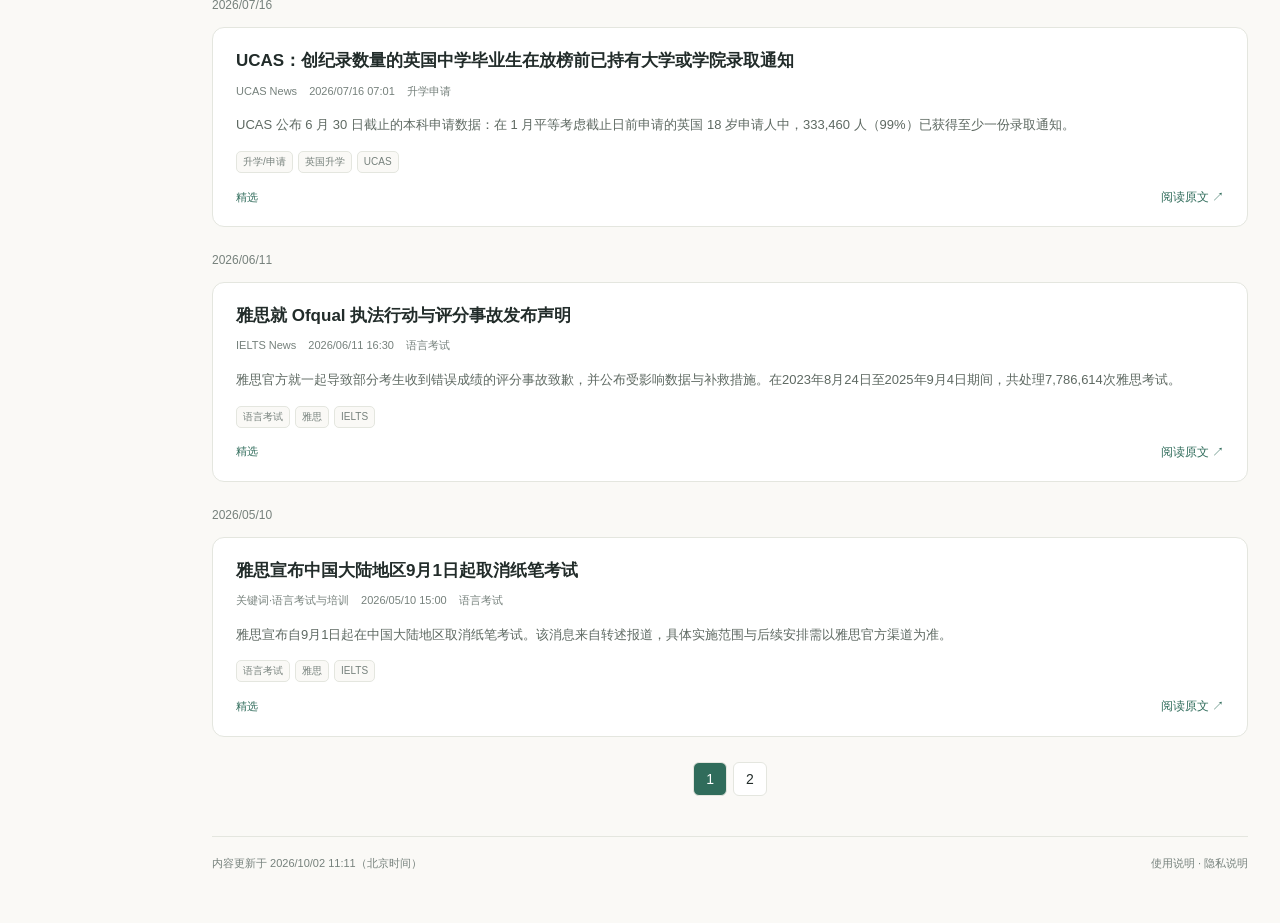
==== commit 04354d14: "Publish education reader snapshot 2026-10-02T03:11:34.938Z" ====
--- a/index.html
+++ b/index.html
@@ -5,7 +5,7 @@
   <meta name="description" content="国际教育、K12、教育软件与硬件动态。">
   <meta name="robots" content="noindex"><title>V 教育热点</title>
   <link rel="icon" href="./favicon.ico"><link rel="stylesheet" href="./reader.css">
-  <script type="module" src="./reader.js?v=20261001-model-round"></script>
+  <script type="module" src="./reader.js?v=20261002-published"></script>
 </head>
 <body>
   <aside class="sidebar"><a class="brand" href="#/">V 教育热点</a><p class="tagline">教育行业动态，一处追踪</p>
@@ -14,13 +14,12 @@
       <a href="#/hot" data-nav="/hot">热点榜</a><a href="#/daily" data-nav="/daily">教育日报</a>
       <a href="#/topics" data-nav="/topics">主题</a><a href="#/about" data-nav="/about">关于</a>
     </nav>
-    <div class="side-foot">公开阅读测试版<br>聚合摘要 · 保留原文链接</div>
+    <div class="side-foot">聚合教育资讯<br>摘要 · 原文链接</div>
   </aside>
   <main>
-    <div class="topbar"><span>国际教育 · K12 · 教育科技</span><div class="dataset" role="group" aria-label="内容版本"><button data-mode="live" type="button" aria-pressed="true">真实采集</button><button data-mode="demo" type="button" aria-pressed="false" hidden>功能演示</button></div></div>
-    <div id="notice" class="notice"></div>
+    <div class="topbar"><span>国际教育 · K12 · 教育科技</span></div>
     <div id="app" aria-live="polite"><h1>正在加载教育动态…</h1><p>首次打开需要下载当前内容快照。</p></div>
     <footer><span id="updated"></span><div><a href="#/terms">使用说明</a> · <a href="#/privacy">隐私说明</a></div></footer>
   </main>
-  <noscript>本阅读测试版需要 JavaScript 展示教育内容，请在浏览器中启用 JavaScript。</noscript>
+  <noscript>本站需要 JavaScript 展示教育内容，请在浏览器中启用 JavaScript。</noscript>
 </body></html>
--- a/reader.css
+++ b/reader.css
@@ -1 +1 @@
-:root{--bg:#faf9f6;--surface:#fff;--ink:#222c2a;--muted:#76817c;--line:#e4e6df;--accent:#306c5b;--soft:#edf3ed;--warm:#a87323}*{box-sizing:border-box}body{margin:0;color:var(--ink);background:var(--bg);font:14px/1.6 -apple-system,BlinkMacSystemFont,"Segoe UI","PingFang SC","Microsoft YaHei",sans-serif}a{color:inherit;text-decoration:none}a:hover{color:var(--accent)}button,input,select{font:inherit}button,a,input{touch-action:manipulation}button{cursor:pointer}button:focus-visible,a:focus-visible,input:focus-visible{outline:2px solid var(--accent);outline-offset:3px}.sidebar{width:180px;position:fixed;inset:0 auto 0 0;padding:32px 16px;background:#f1f2eb;border-right:1px solid var(--line);display:flex;flex-direction:column}.brand{font-size:23px;font-weight:750;letter-spacing:-.5px;white-space:nowrap}.tagline{font-size:11px;color:var(--muted);margin:8px 0 32px}.sidebar nav{display:grid;gap:5px}.sidebar nav a{padding:10px 13px;border-radius:9px;color:#626e67}.sidebar nav a[aria-current]{background:#e0eadf;color:var(--ink);font-weight:650}.side-foot{margin-top:auto;font-size:11px;color:var(--muted)}main{margin-left:180px;padding:20px 32px 50px;max-width:1250px}.topbar{display:flex;justify-content:space-between;align-items:center;gap:16px;padding-bottom:18px;color:var(--muted);font-size:12px}.dataset{display:flex;background:#e9ece5;border-radius:7px;padding:3px}.dataset button{border:0;background:transparent;color:var(--muted);border-radius:5px;padding:5px 10px;white-space:nowrap}.dataset button[aria-pressed=true]{background:var(--surface);color:var(--accent);box-shadow:0 1px 3px #0001}.notice{padding:12px 15px;margin-bottom:26px;background:var(--soft);border:1px solid #dce7da;border-radius:9px;font-size:12px;color:#496450}.notice.demo{background:#fff5e7;border-color:#efdfc3;color:#825a24}.notice:empty{display:none}h1{font-size:26px;line-height:1.35;margin:0 0 12px;font-weight:700}h2{font-size:20px;margin:28px 0 12px}h3{font-size:17px;margin:0 0 8px}.subline{color:var(--muted);font-size:12px;margin-bottom:22px}.toolbar{display:flex;align-items:center;flex-wrap:wrap;gap:12px;margin:24px 0}.filters{display:flex;gap:3px;flex-wrap:wrap;background:#eceee7;padding:4px;border-radius:9px}.filters a{font-size:12px;padding:6px 9px;border-radius:6px;white-space:nowrap}.filters a[aria-current]{background:var(--surface);box-shadow:0 1px 3px #0001;font-weight:600}.search{display:flex;gap:5px;margin-left:auto}.search input{width:180px;border:1px solid var(--line);border-radius:7px;padding:7px 10px;background:white;color:var(--ink)}.search button,.button{border:1px solid var(--line);border-radius:7px;padding:7px 12px;background:var(--surface);color:var(--accent)}.card{background:var(--surface);border:1px solid var(--line);border-radius:12px;padding:19px 23px;margin-bottom:12px}.card .title{font-size:17px;font-weight:650;line-height:1.6;overflow-wrap:anywhere}.meta{font-size:11px;color:var(--muted);display:flex;gap:12px;flex-wrap:wrap;margin:8px 0}.summary{color:#5e6962;font-size:13px;line-height:1.9;white-space:pre-line;overflow-wrap:anywhere}.tags{display:flex;flex-wrap:wrap;gap:5px;margin-top:12px}.tag{border:1px solid var(--line);border-radius:5px;color:var(--muted);font-size:10px;padding:2px 6px;background:var(--bg)}.card-foot{display:flex;justify-content:space-between;align-items:center;gap:12px;margin-top:15px}.source-link{color:var(--accent);font-size:12px}.selected{color:var(--accent);font-size:11px}.day-title{color:var(--muted);font-size:12px;margin:24px 0 12px}.empty{padding:45px 24px;text-align:center;background:var(--surface);border:1px solid var(--line);border-radius:12px}.empty p{color:var(--muted);font-size:13px}.empty .button{display:inline-block;margin-top:10px}.pagination{display:flex;gap:6px;justify-content:center;margin:25px 0}.pagination a{padding:5px 12px;border:1px solid var(--line);border-radius:6px;background:var(--surface)}.pagination a[aria-current]{background:var(--accent);color:white}.hot-card{display:grid;grid-template-columns:42px 1fr 70px;gap:8px}.rank{font-size:25px;color:var(--accent);font-weight:700}.heat{font-size:20px;text-align:right;color:var(--warm);font-weight:650}.heat small{display:block;font-size:10px;font-weight:400}.badge{font-size:10px;color:var(--warm);border-radius:5px;background:#fff3df;padding:2px 6px}.back{display:inline-block;color:var(--muted);font-size:12px;margin-bottom:22px}.detail h1{max-width:800px;line-height:1.65}.detail .summary{font-size:15px}.original-title{font-size:12px;color:var(--muted);overflow-wrap:anywhere}.report-head{border-bottom:2px solid var(--ink);padding-bottom:22px;margin-bottom:24px}.report-name{font-size:36px;letter-spacing:5px;font-weight:750;margin:10px 0}.lead{font-size:15px;line-height:1.95;color:#4a5c51}.topic-grid{display:grid;grid-template-columns:repeat(3,1fr);gap:12px}.topic-grid a{background:white;border:1px solid var(--line);border-radius:9px;padding:18px}.topic-grid small{display:block;color:var(--muted);font-size:11px;margin-top:5px}.prose{max-width:750px;line-height:2}.prose p{color:#5c6860}.prose a{color:var(--accent);text-decoration:underline}.stats{display:flex;gap:20px;flex-wrap:wrap;margin:25px 0}.stats div{background:white;border:1px solid var(--line);border-radius:10px;padding:15px 25px}.stats strong{font-size:25px;display:block}.stats span{font-size:11px;color:var(--muted)}footer{margin-top:40px;padding-top:18px;border-top:1px solid var(--line);font-size:11px;color:var(--muted);display:flex;justify-content:space-between;gap:15px}footer a:hover{text-decoration:underline}@media(min-width:1500px){main{margin-right:auto;margin-left:max(180px,calc((100vw - 1250px)/2))}}@media(max-width:900px){.sidebar{position:static;width:auto;border-right:0;border-bottom:1px solid var(--line);padding:15px 18px}.tagline,.side-foot{display:none}.brand{font-size:21px}.sidebar nav{display:flex;overflow:auto;gap:5px;margin-top:10px}.sidebar nav a{white-space:nowrap;padding:6px 10px;font-size:12px}main{margin:0;padding:18px 16px 40px}.topbar{font-size:10px}.card{padding:16px}.card .title{font-size:16px}.search{margin-left:0;width:100%}.search input{flex:1;width:0}.topic-grid{grid-template-columns:repeat(2,1fr)}.report-name{font-size:30px}.hot-card{grid-template-columns:28px 1fr 48px}.rank{font-size:21px}h1{font-size:23px}footer{display:block}footer div{margin-top:8px}}
+:root{--bg:#faf9f6;--surface:#fff;--ink:#222c2a;--muted:#76817c;--line:#e4e6df;--accent:#306c5b;--soft:#edf3ed;--warm:#a87323}*{box-sizing:border-box}body{margin:0;color:var(--ink);background:var(--bg);font:14px/1.6 -apple-system,BlinkMacSystemFont,"Segoe UI","PingFang SC","Microsoft YaHei",sans-serif}a{color:inherit;text-decoration:none}a:hover{color:var(--accent)}button,input,select{font:inherit}button,a,input{touch-action:manipulation}button{cursor:pointer}button:focus-visible,a:focus-visible,input:focus-visible{outline:2px solid var(--accent);outline-offset:3px}.sidebar{width:180px;position:fixed;inset:0 auto 0 0;padding:32px 16px;background:#f1f2eb;border-right:1px solid var(--line);display:flex;flex-direction:column}.brand{font-size:23px;font-weight:750;letter-spacing:-.5px;white-space:nowrap}.tagline{font-size:11px;color:var(--muted);margin:8px 0 32px}.sidebar nav{display:grid;gap:5px}.sidebar nav a{padding:10px 13px;border-radius:9px;color:#626e67}.sidebar nav a[aria-current]{background:#e0eadf;color:var(--ink);font-weight:650}.side-foot{margin-top:auto;font-size:11px;color:var(--muted)}main{margin-left:180px;padding:20px 32px 50px;max-width:1250px}.topbar{display:flex;justify-content:space-between;align-items:center;gap:16px;padding-bottom:18px;color:var(--muted);font-size:12px}h1{font-size:26px;line-height:1.35;margin:0 0 12px;font-weight:700}h2{font-size:20px;margin:28px 0 12px}h3{font-size:17px;margin:0 0 8px}.subline{color:var(--muted);font-size:12px;margin-bottom:22px}.toolbar{display:flex;align-items:center;flex-wrap:wrap;gap:12px;margin:24px 0}.filters{display:flex;gap:3px;flex-wrap:wrap;background:#eceee7;padding:4px;border-radius:9px}.filters a{font-size:12px;padding:6px 9px;border-radius:6px;white-space:nowrap}.filters a[aria-current]{background:var(--surface);box-shadow:0 1px 3px #0001;font-weight:600}.search{display:flex;gap:5px;margin-left:auto}.search input{width:180px;border:1px solid var(--line);border-radius:7px;padding:7px 10px;background:white;color:var(--ink)}.search button,.button{border:1px solid var(--line);border-radius:7px;padding:7px 12px;background:var(--surface);color:var(--accent)}.card{background:var(--surface);border:1px solid var(--line);border-radius:12px;padding:19px 23px;margin-bottom:12px}.card .title{font-size:17px;font-weight:650;line-height:1.6;overflow-wrap:anywhere}.meta{font-size:11px;color:var(--muted);display:flex;gap:12px;flex-wrap:wrap;margin:8px 0}.summary{color:#5e6962;font-size:13px;line-height:1.9;white-space:pre-line;overflow-wrap:anywhere}.tags{display:flex;flex-wrap:wrap;gap:5px;margin-top:12px}.tag{border:1px solid var(--line);border-radius:5px;color:var(--muted);font-size:10px;padding:2px 6px;background:var(--bg)}.card-foot{display:flex;justify-content:space-between;align-items:center;gap:12px;margin-top:15px}.source-link{color:var(--accent);font-size:12px}.selected{color:var(--accent);font-size:11px}.day-title{color:var(--muted);font-size:12px;margin:24px 0 12px}.empty{padding:45px 24px;text-align:center;background:var(--surface);border:1px solid var(--line);border-radius:12px}.empty p{color:var(--muted);font-size:13px}.empty .button{display:inline-block;margin-top:10px}.pagination{display:flex;gap:6px;justify-content:center;margin:25px 0}.pagination a{padding:5px 12px;border:1px solid var(--line);border-radius:6px;background:var(--surface)}.pagination a[aria-current]{background:var(--accent);color:white}.hot-card{display:grid;grid-template-columns:42px 1fr 70px;gap:8px}.rank{font-size:25px;color:var(--accent);font-weight:700}.heat{font-size:20px;text-align:right;color:var(--warm);font-weight:650}.heat small{display:block;font-size:10px;font-weight:400}.badge{font-size:10px;color:var(--warm);border-radius:5px;background:#fff3df;padding:2px 6px}.back{display:inline-block;color:var(--muted);font-size:12px;margin-bottom:22px}.detail h1{max-width:800px;line-height:1.65}.detail .summary{font-size:15px}.original-title{font-size:12px;color:var(--muted);overflow-wrap:anywhere}.report-head{border-bottom:2px solid var(--ink);padding-bottom:22px;margin-bottom:24px}.report-name{font-size:36px;letter-spacing:5px;font-weight:750;margin:10px 0}.lead{font-size:15px;line-height:1.95;color:#4a5c51}.topic-grid{display:grid;grid-template-columns:repeat(3,1fr);gap:12px}.topic-grid a{background:white;border:1px solid var(--line);border-radius:9px;padding:18px}.topic-grid small{display:block;color:var(--muted);font-size:11px;margin-top:5px}.prose{max-width:750px;line-height:2}.prose p{color:#5c6860}.prose a{color:var(--accent);text-decoration:underline}.stats{display:flex;gap:20px;flex-wrap:wrap;margin:25px 0}.stats div{background:white;border:1px solid var(--line);border-radius:10px;padding:15px 25px}.stats strong{font-size:25px;display:block}.stats span{font-size:11px;color:var(--muted)}footer{margin-top:40px;padding-top:18px;border-top:1px solid var(--line);font-size:11px;color:var(--muted);display:flex;justify-content:space-between;gap:15px}footer a:hover{text-decoration:underline}@media(min-width:1500px){main{margin-right:auto;margin-left:max(180px,calc((100vw - 1250px)/2))}}@media(max-width:900px){.sidebar{position:static;width:auto;border-right:0;border-bottom:1px solid var(--line);padding:15px 18px}.tagline,.side-foot{display:none}.brand{font-size:21px}.sidebar nav{display:flex;overflow:auto;gap:5px;margin-top:10px}.sidebar nav a{white-space:nowrap;padding:6px 10px;font-size:12px}main{margin:0;padding:18px 16px 40px}.topbar{font-size:10px}.card{padding:16px}.card .title{font-size:16px}.search{margin-left:0;width:100%}.search input{flex:1;width:0}.topic-grid{grid-template-columns:repeat(2,1fr)}.report-name{font-size:30px}.hot-card{grid-template-columns:28px 1fr 48px}.rank{font-size:21px}h1{font-size:23px}footer{display:block}footer div{margin-top:8px}}
